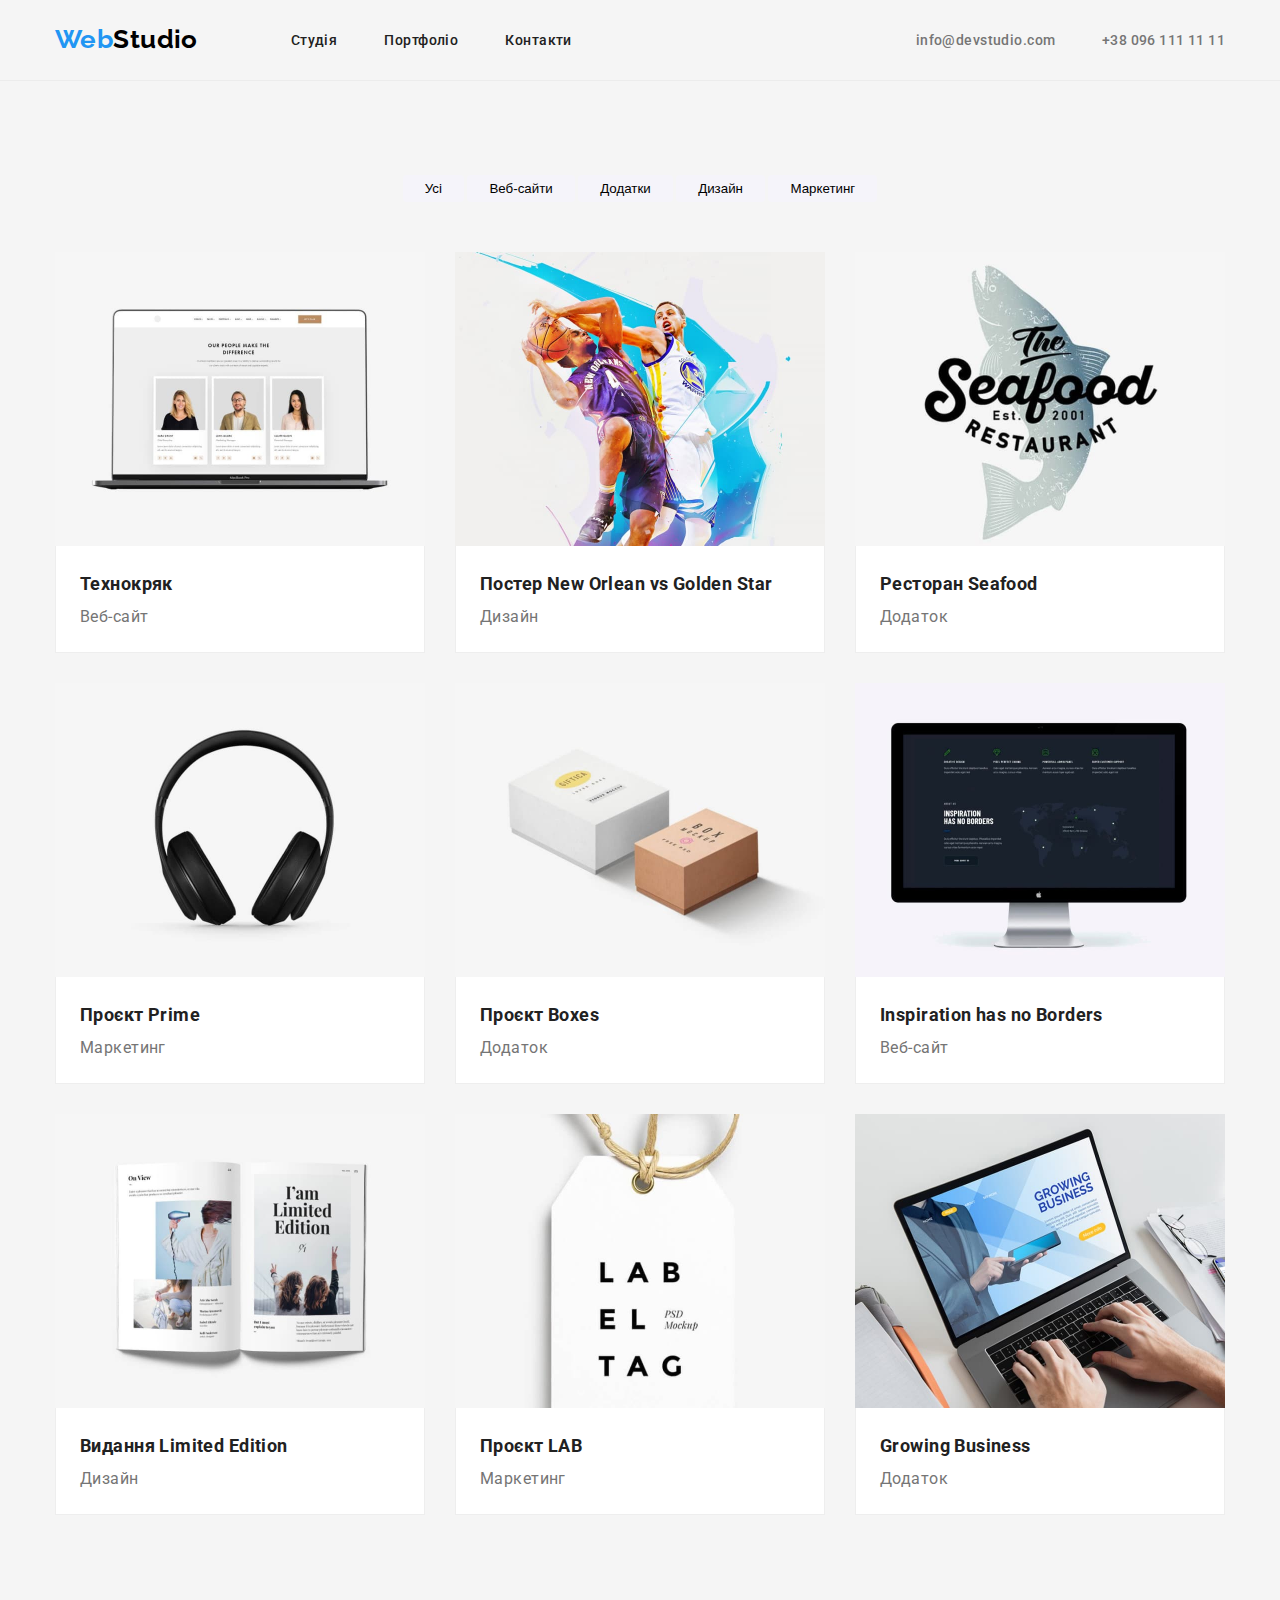
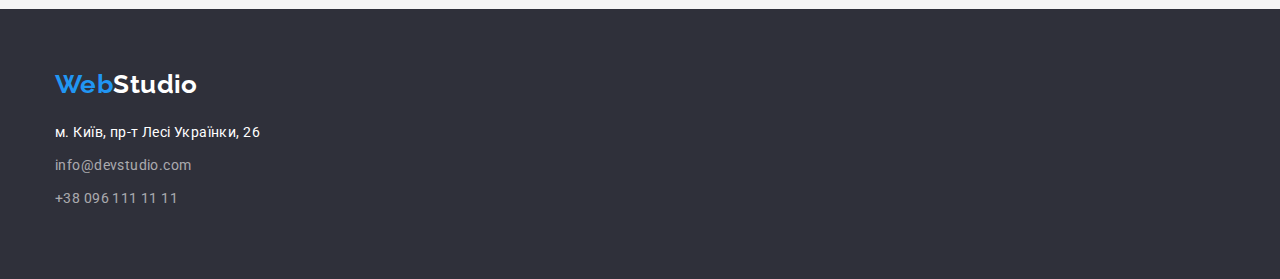
==== portfolio.html @ bf43d02d "Initial commit" ====
<!DOCTYPE html>
<html lang="en">
  <head>
    <meta charset="UTF-8" />
    <meta http-equiv="X-UA-Compatible" content="IE=edge" />
    <meta name="viewport" content="width=device-width, initial-scale=1.0" />
    <link rel="preconnect" href="https://fonts.googleapis.com" />
    <link rel="preconnect" href="https://fonts.gstatic.com" crossorigin />
    <link
      href="https://fonts.googleapis.com/css2?family=Raleway:ital,wght@0,700;1,700&family=Roboto:ital,wght@0,400;0,500;0,700;0,900;1,400;1,500;1,700;1,900&display=swap"
      rel="stylesheet"
    />
    <link rel="stylesheet" href="./css/styles.css" />
    <title>Portfolio</title>
  </head>

  <body>
    <header class="header">
			<div class="header-container">
        <h1 class="logo">
          <a class="link" href="./index.html"><span>Web</span>Studio</a>
        </h1>
        <nav class="navbar">
          <ul class="list navbar-list">
            <li class="navbar-item">
              <a class="link" href="./index.html">Студія</a>
            </li>
            <li class="navbar-item">
              <a class="link" href="./portfolio.html">Портфоліо</a>
            </li>
            <li class="navbar-item"><a class="link" href="#">Контакти</a></li>
          </ul>
        </nav>
        <ul class="list contacts">
          <li class="header-email">
            <a class="link" href="mailto:info@devstudio.com"
              >info@devstudio.com</a
            >
          </li>
          <li class="header-phone">
            <a class="link" href="tell:+380961111111">+38 096 111 11 11</a>
          </li>
        </ul>
			</div>
		</header>
    <main>
      <section class="section projects">
        <div class="section-container projects-container">
					<ul class="list projects-sort-list">
						<li class="projects-sort-item">
							<button type="button" class="btn projects-sort-btn">Усі</button>
						</li>
						<li class="projects-sort-item">
							<button type="button" class="btn projects-sort-btn">
								Веб-сайти
							</button>
						</li>
						<li class="projects-sort-item">
							<button type="button" class="btn projects-sort-btn">Додатки</button>
						</li>
						<li class="projects-sort-item">
							<button type="button" class="btn projects-sort-btn">Дизайн</button>
						</li>
						<li class="projects-sort-item">
							<button type="button" class="btn projects-sort-btn">
								Маркетинг
							</button>
						</li>
					</ul>
					<ul class="list projects-card-list">
						<li class="projects-card-item">
							<div class="projects-card">
								<img
									src="./images/projects/projects-0.jpg"
									width="370px"
									width="370px"
									alt="Веб-сайт"
									class="projects-card-image"
								/>
								<div class="projects-card-text">
									<p class="projects-card-name">Технокряк</p>
									<p class="projects-card-type">Веб-сайт</p>
								</div>
							</div>
						</li>
						<li class="projects-card-item">
							<div class="projects-card">
								<img
									src="./images/projects/projects-1.jpg"
									width="370px"
									alt="Постер"
									class="projects-card-image"
								/>
								<div class="projects-card-text">
									<p class="projects-card-name">
										Постер New Orlean vs Golden Star
									</p>
									<p class="projects-card-type">Дизайн</p>
								</div>
							</div>
						</li>
						<li class="projects-card-item">
							<div class="projects-card">
								<img
									src="./images/projects/projects-2.jpg"
									width="370px"
									alt="Додаток"
									class="projects-card-image"
								/>
								<div class="projects-card-text">
									<p class="projects-card-name">Ресторан Seafood</p>
									<p class="projects-card-type">Додаток</p>
								</div>
							</div>
						</li>
						<li class="projects-card-item">
							<div class="projects-card">
								<img
									src="./images/projects/projects-3.jpg"
									width="370px"
									alt="Маркетинг"
									class="projects-card-image"
								/>
								<div class="projects-card-text">
									<p class="projects-card-name">Проєкт Prime</p>
									<p class="projects-card-type">Маркетинг</p>
								</div>
							</div>
						</li>
						<li class="projects-card-item">
							<div class="projects-card">
								<img
									src="./images/projects/projects-4.jpg"
									width="370px"
									alt="Додаток"
									class="projects-card-image"
								/>
								<div class="projects-card-text">
									<p class="projects-card-name">Проєкт Boxes</p>
									<p class="projects-card-type">Додаток</p>
								</div>
							</div>
						</li>
						<li class="projects-card-item">
							<div class="projects-card">
								<img
									src="./images/projects/projects-5.jpg"
									width="370px"
									alt="Веб-сайт"
									class="projects-card-image"
								/>
								<div class="projects-card-text">
									<p class="projects-card-name">Inspiration has no Borders</p>
									<p class="projects-card-type">Веб-сайт</p>
								</div>
							</div>
						</li>
						<li class="projects-card-item">
							<div class="projects-card">
								<img
									src="./images/projects/projects-6.jpg"
									width="370px"
									alt="Дизайн"
									class="projects-card-image"
								/>
								<div class="projects-card-text">
									<p class="projects-card-name">Видання Limited Edition</p>
									<p class="projects-card-type">Дизайн</p>
								</div>
							</div>
						</li>
						<li class="projects-card-item">
							<div class="projects-card">
								<img
									src="./images/projects/projects-7.jpg"
									width="370px"
									alt="Маркетинг"
									class="projects-card-image"
								/>
								<div class="projects-card-text">
									<p class="projects-card-name">Проєкт LAB</p>
									<p class="projects-card-type">Маркетинг</p>
								</div>
							</div>
						</li>
						<li class="projects-card-item">
							<div class="projects-card">
								<img
									src="./images/projects/projects-8.jpg"
									width="370px"
									alt="Додаток"
									class="projects-card-image"
								/>
								<div class="projects-card-text">
									<p class="projects-card-name">Growing Business</p>
									<p class="projects-card-type">Додаток</p>
								</div>
							</div>
						</li>
					</ul>
				</div>
      </section>
    </main>
    <footer class="footer">
			<div class="footer-container">
        <p class="logo footer-logo">
          <a class="link" href="./index.html"><span>Web</span>Studio</a>
        </p>
        <address class="footer-address">
          <p>м. Київ, пр-т Лесі Українки, 26</p>
          <p>
            <a class="link footer-link" href="mailto:info@devstudio.com"
              >info@devstudio.com</a
            >
          </p>
          <p>
            <a class="link footer-link" href="tel:+380961111111"
              >+38 096 111 11 11</a
            >
          </p>
        </address>
			</div>
		</footer>
  </body>
</html>
---- css/styles.css ----
* {
	box-sizing: border-box;
}

h1,
h2,
h3,
h4,
h5,
h6,
p {
  margin-top: 0;
  margin-bottom: 0;
}

ul,
ol {
  margin-top: 0;
  margin-bottom: 0;
  padding-left: 0;
}

img {
  display: block;
}

.list {
  list-style: none;
}

.link {
	text-decoration: none;
	color: inherit;
}

button {
  cursor: pointer;
}
.visually-hidden {
  position: absolute;
  width: 1px;
  height: 1px;
  margin: -1px;
  padding: 0;
  overflow: hidden;
  border: 0;
  clip: rect(0 0 0 0);
}

body {
	margin: 0 auto;
	padding: 0;
	font-family: "Roboto", sans-serif;
	font-style: normal;
	font-weight: 500;
	font-size: 14px;
	line-height: 16px;
	background-color: #F5F5F5;
	color: #212121;
	letter-spacing: 0.03em;
}

.list, 
.list li {
	list-style: none;
	padding-left: 0;
	display: inline-block;
}

.section {
	padding: 94px 0;
}

/* ============= header ============ */
.header-container,
.section-container,
.footer-container {
	max-width: 1200px;
	margin: 0 auto;
	padding-right: 15px;
	padding-left: 15px;
}

.header {
	border-bottom: 1px solid #ECECEC;
}

.header-container {
	display: flex;
	align-items: center;
	padding-top: 24px;
	padding-bottom: 25px;
}

.logo {
	font-family: "Raleway", sans-serif;
	font-weight: 700;
	font-size: 26px;
	line-height: 31px;
	color: #000;
	margin-right: 93px;
}
.logo span {
	color: #2196F3
}
.link:hover,
.link:focus {
	color: #2196F3;

}
.navbar-list {
	display: flex;
	justify-content: space-between;
	width: 281px;
	margin-right: 344px;
}
.contacts {
	display: flex;
	justify-content: space-between;
	width: 100%;
	color: #757575;
}
/* ============== order section ============== */
.order-container {
	display: flex;
	flex-direction: column;
	align-items: center;
}
.order {
	background-color: #2F303A;
	padding: 200px 0;
}

.order-text {
	max-width: 696px;
	font-weight: 900;
	font-size: 44px;
	line-height: 60px;
	text-align: center;
	text-transform: uppercase;
	color: #FFF;
	margin-bottom: 30px;
}

.order-btn {
	width: 216px;
	height: 50px;
	border-radius: 4px;
	background: #2196F3;
	color: #FFF;
	font-weight: 700;
	font-size: 16px;
	line-height: 30px;
}

/* ============= features section ============= */

.features {
	padding-bottom: 0;
}

.features-item {
	width: 270px;
}

.features-list {
	display: flex;
	justify-content: space-between;
}

.features-item-heading {
	font-weight: 700;
	font-size: 14px;
	line-height: 16px;
	margin-bottom: 10px;
}
.features-item_text {
	font-weight: 400;
	font-size: 14px;
	line-height: 24px;
	color: #757575;
}

/* ============ tasks section ============= */

.team-container {
	background-color: #F5F4FA;
}

.tasks-heading,
.team-heading {
	font-weight: 700;
	font-size: 36px;
	line-height: 42px;
	text-align: center;
	margin-bottom: 50px;
}

.tasks-list {
	display: flex;
	justify-content: space-between;
}

/* ============= team section ============= */

.team-list {
	display: flex;
	justify-content: space-between;
}

.team-item {
	background: #FFFFFF;
	box-shadow: 0px 1px 3px rgba(0, 0, 0, 0.12), 0px 1px 1px rgba(0, 0, 0, 0.14), 0px 2px 1px rgba(0, 0, 0, 0.2);
	border-radius: 0px 0px 4px 4px;
	border-top: none;
}

.team-item-text {
	text-align: center;
}

.team-name {
	font-size: 16px;
	line-height: 19px;
	margin-top: 30px;
	margin-bottom: 10px;
}

.team-job {
	font-weight: 400;
	font-size: 16px;
	line-height: 19px;
	color: #757575;
	margin-bottom: 30px;
}

/* ============= footer =============== */

.footer {
	background-color: #2F303A;
}

.footer-logo {
	color: #fff;
	padding-top: 60px;
	padding-bottom: 20px;

}
.footer-address {
	font-weight: 400;
	font-size: 14px;
	line-height: 24px;
	color: #FFFFFF;
	font-style: normal;
	padding-bottom: 60px;
}

.footer-address p {
	padding-bottom: 9px;
}

.footer-link {
	color: rgba(255, 255, 255, 0.6);
}

/* ================= *** portfolio.html *** ================ */

.projects {
	background: #F5F5F5;
}

.projects-sort-list {
	text-align: center;
	width: 100%;
	margin-bottom: 50px;
}
.projects-sort-btn {
	background: #F5F4FA;
	border-radius: 4px;
	border: 0;
	padding: 6px 22px;
}
.projects-sort-btn:hover,
.projects-sort-btn:focus {
	background: #2196F3;
	box-shadow: 0px 3px 1px rgba(0, 0, 0, 0.1), 0px 1px 2px rgba(0, 0, 0, 0.08), 0px 2px 2px rgba(0, 0, 0, 0.12);
	color: #FFF;
}

.projects-card-list {
	display: flex;
	flex-wrap: wrap;
	justify-content: space-between;
	row-gap: 30px;
}

.projects-card-item {
	
}

.projects-card-text {
	padding-top: 20px;
	padding-bottom: 20px;
	padding-left: 24px;
	background-color: #fff;
	border: 1px solid #EEEEEE;
	border-top: none;
}

.projects-card-name {
	font-weight: 700;
	font-size: 18px;
	line-height: 36px;
	/* margin-left: 24px; */
}
.projects-card-type {
	font-weight: 400;
	font-size: 16px;
	line-height: 30px;
	color: #757575;
	/* margin-left: 24px; */
}
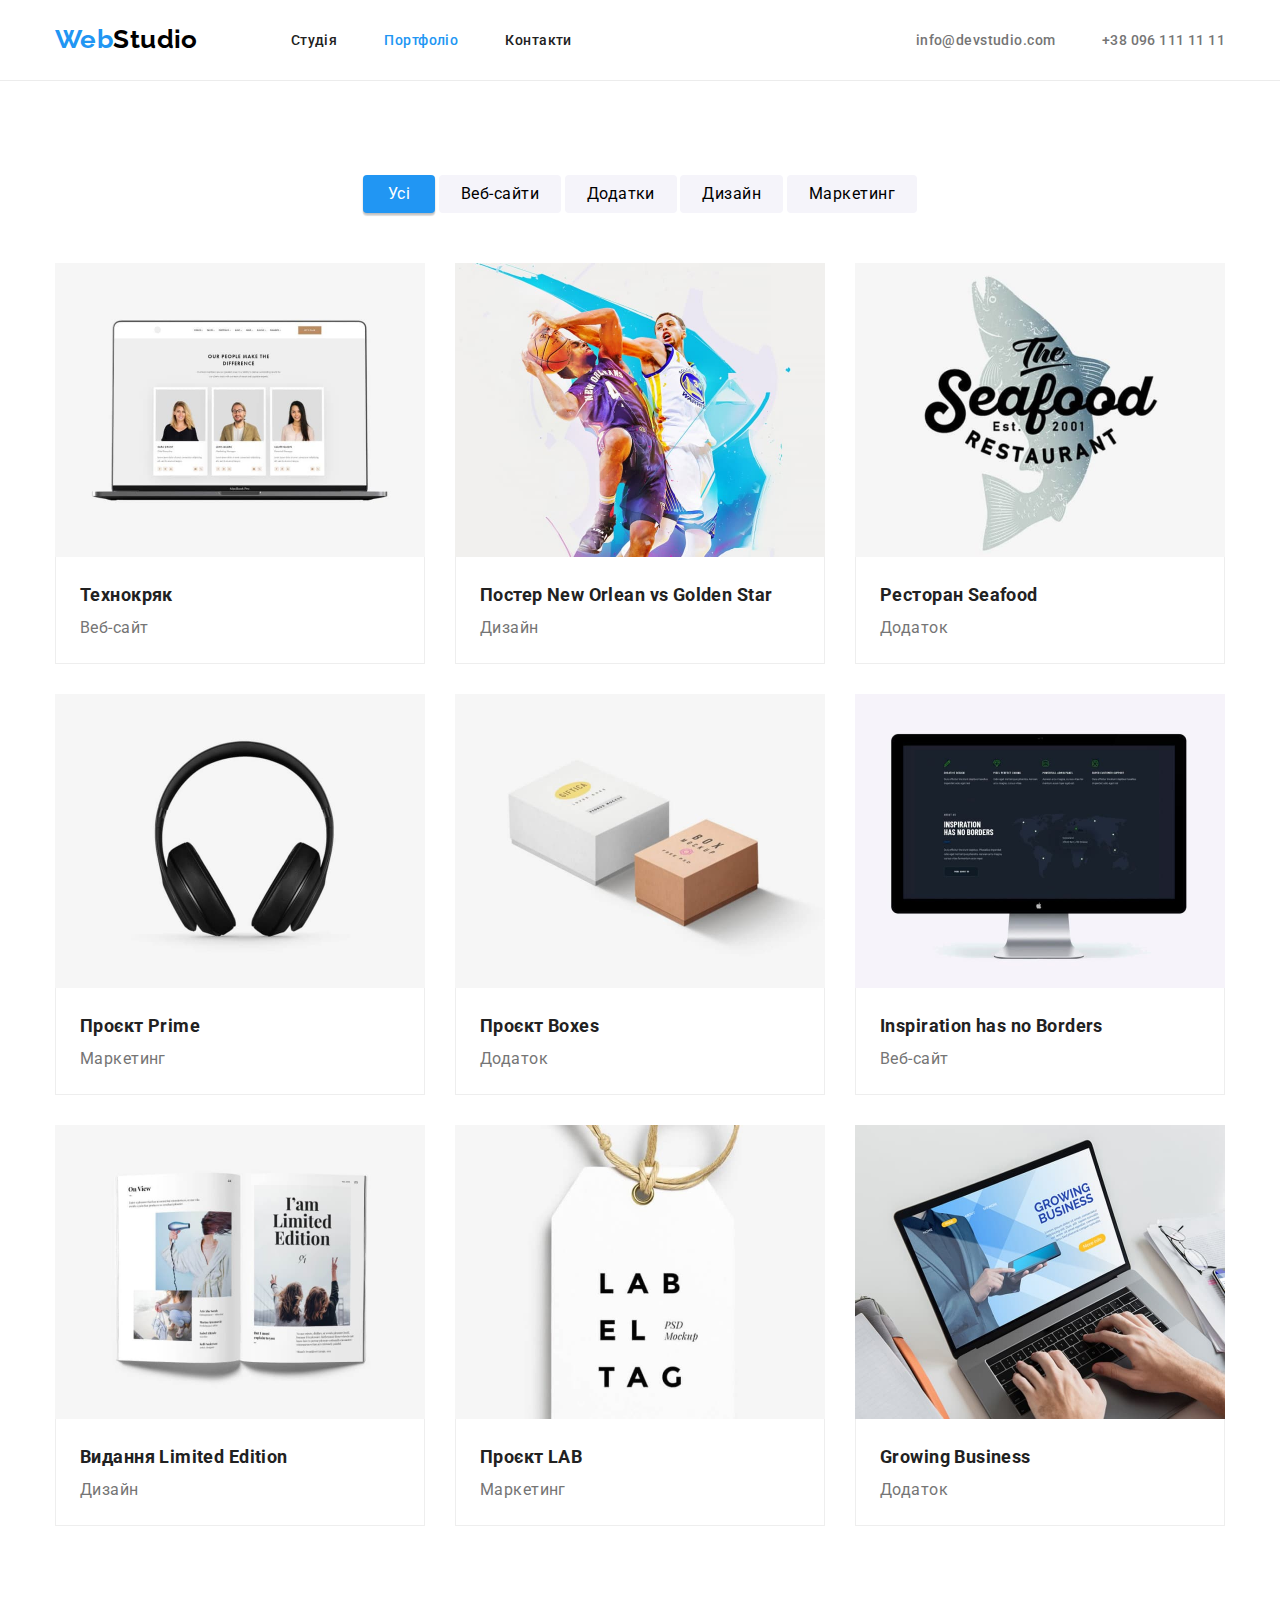
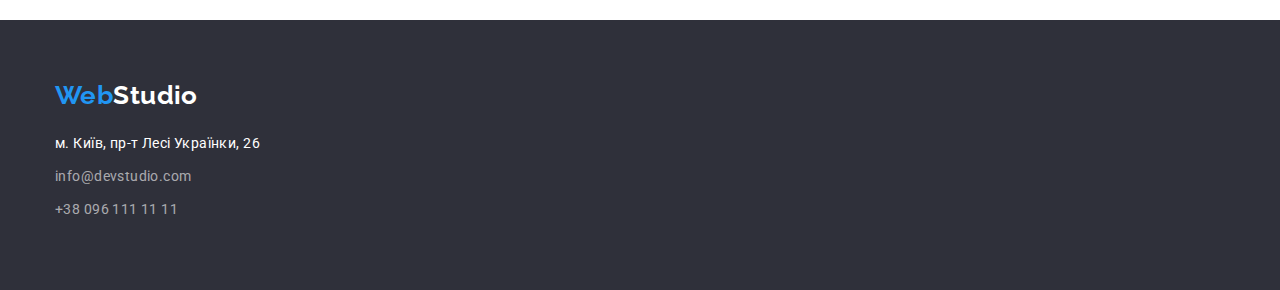
==== commit 1b033503: "Made changes according to mentor's insrtuctions" ====
--- a/portfolio.html
+++ b/portfolio.html
@@ -26,7 +26,7 @@
               <a class="link" href="./index.html">Студія</a>
             </li>
             <li class="navbar-item">
-              <a class="link" href="./portfolio.html">Портфоліо</a>
+              <a class="link active-page" href="./portfolio.html">Портфоліо</a>
             </li>
             <li class="navbar-item"><a class="link" href="#">Контакти</a></li>
           </ul>
@@ -48,7 +48,7 @@
         <div class="section-container projects-container">
 					<ul class="list projects-sort-list">
 						<li class="projects-sort-item">
-							<button type="button" class="btn projects-sort-btn">Усі</button>
+							<button type="button" class="btn projects-sort-btn active-btn">Усі</button>
 						</li>
 						<li class="projects-sort-item">
 							<button type="button" class="btn projects-sort-btn">
--- a/css/styles.css
+++ b/css/styles.css
@@ -55,7 +55,6 @@
 	font-weight: 500;
 	font-size: 14px;
 	line-height: 16px;
-	background-color: #F5F5F5;
 	color: #212121;
 	letter-spacing: 0.03em;
 }
@@ -100,13 +99,16 @@
 	color: #000;
 	margin-right: 93px;
 }
+.logo .link:hover,
+.logo .link:focus {
+	color: inherit;
+}
 .logo span {
 	color: #2196F3
 }
 .link:hover,
 .link:focus {
 	color: #2196F3;
-
 }
 .navbar-list {
 	display: flex;
@@ -114,12 +116,25 @@
 	width: 281px;
 	margin-right: 344px;
 }
+
+.active-page {
+	color: #2196F3;
+}
+
 .contacts {
 	display: flex;
 	justify-content: space-between;
 	width: 100%;
 	color: #757575;
 }
+
+/* ====================== *** components *** ===================== */
+
+.btn {
+	font-family: inherit;
+	font-size: 16px;
+}
+
 /* ============== order section ============== */
 .order-container {
 	display: flex;
@@ -143,14 +158,15 @@
 }
 
 .order-btn {
-	width: 216px;
-	height: 50px;
-	border-radius: 4px;
 	background: #2196F3;
 	color: #FFF;
 	font-weight: 700;
 	font-size: 16px;
 	line-height: 30px;
+	padding: 10px 32px;
+	border: none;
+	border-radius: 4px;
+	box-shadow: 0px 4px 4px rgba(0, 0, 0, 0.15);
 }
 
 /* ============= features section ============= */
@@ -183,7 +199,7 @@
 
 /* ============ tasks section ============= */
 
-.team-container {
+.team {
 	background-color: #F5F4FA;
 }
 
@@ -265,10 +281,6 @@
 
 /* ================= *** portfolio.html *** ================ */
 
-.projects {
-	background: #F5F5F5;
-}
-
 .projects-sort-list {
 	text-align: center;
 	width: 100%;
@@ -276,9 +288,18 @@
 }
 .projects-sort-btn {
 	background: #F5F4FA;
+	line-height: 26px;
+	letter-spacing: 0.03em;
 	border-radius: 4px;
-	border: 0;
+	border: none;
 	padding: 6px 22px;
+}
+.active-btn {
+	padding-left: 25px;
+	padding-right: 25px;
+	background: #2196F3;
+	color: #FFF;
+	box-shadow: 0px 3px 1px rgba(0, 0, 0, 0.1), 0px 1px 2px rgba(0, 0, 0, 0.08), 0px 2px 2px rgba(0, 0, 0, 0.12);
 }
 .projects-sort-btn:hover,
 .projects-sort-btn:focus {
@@ -292,10 +313,6 @@
 	flex-wrap: wrap;
 	justify-content: space-between;
 	row-gap: 30px;
-}
-
-.projects-card-item {
-	
 }
 
 .projects-card-text {
@@ -311,12 +328,10 @@
 	font-weight: 700;
 	font-size: 18px;
 	line-height: 36px;
-	/* margin-left: 24px; */
 }
 .projects-card-type {
 	font-weight: 400;
 	font-size: 16px;
 	line-height: 30px;
 	color: #757575;
-	/* margin-left: 24px; */
 }